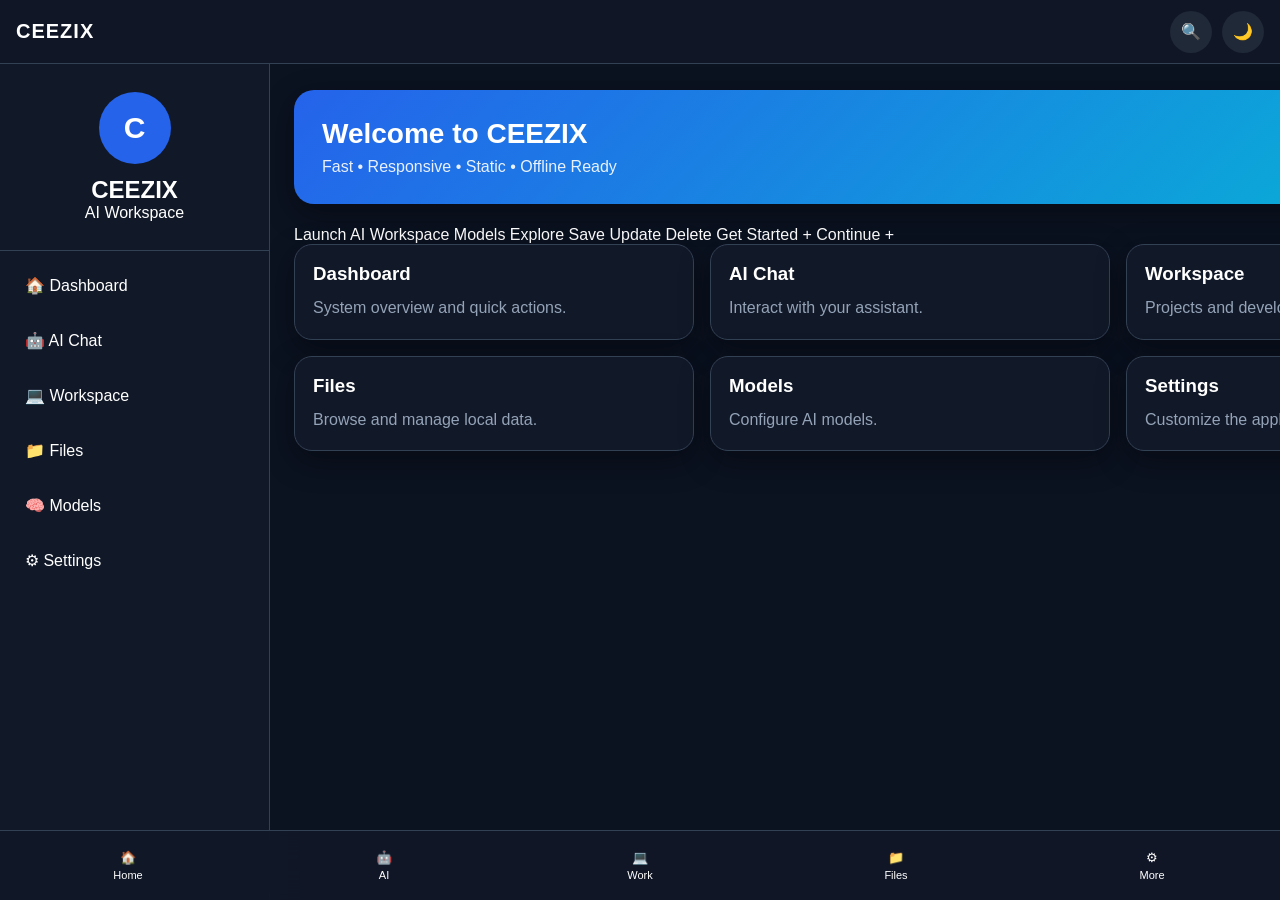
==== index.html @ de38f61d "Initial CEEZIX website" ====
<!DOCTYPE html>
<html lang="en">
<head>
  <meta charset="UTF-8">
  <meta
    name="viewport"
    content="width=device-width, initial-scale=1.0, viewport-fit=cover">

  <title>CEEZIX</title>

  <meta name="theme-color" content="#0f172a">

  <link rel="manifest" href="manifest.json">

  <link rel="icon" href="assets/icons/favicon.png">

  <link rel="stylesheet" href="css/style.css">
  <link rel="stylesheet" href="css/layout.css">
  <link rel="stylesheet" href="css/components.css">
  <link rel="stylesheet" href="css/mobile.css">
  <link rel="stylesheet" href="css/themes.css">
  <link rel="stylesheet" href="css/animations.css">
</head>

<body>

<div id="app">

<header class="topbar">

<button id="menuBtn" class="icon-btn">
☰
</button>

<h1 class="logo">
CEEZIX
</h1>

<div class="top-actions">

<button id="searchBtn" class="icon-btn">
🔍
</button>

<button id="themeBtn" class="icon-btn">
🌙
</button>

</div>

</header>

<aside id="sidebar" class="sidebar">

<div class="profile">

<div class="avatar">
C
</div>

<h2>CEEZIX</h2>

<p>AI Workspace</p>

</div>

<nav>

<a data-page="dashboard">
🏠 Dashboard
</a>

<a data-page="chat">
🤖 AI Chat
</a>

<a data-page="workspace">
💻 Workspace
</a>

<a data-page="files">
📁 Files
</a>

<a data-page="models">
🧠 Models
</a>

<a data-page="settings">
⚙ Settings
</a>

</nav>

</aside>

<main id="content">

<section class="hero">

<h2>
Welcome to CEEZIX
</h2>

<p>
Fast • Responsive • Static • Offline Ready
</p>

</section>

<button class="btn btn-primary">Launch AI</button>

<button class="btn btn-secondary">Workspace</button>

<button class="btn btn-outline">Models</button>

<button class="btn btn-glass">Explore</button>

<button class="btn btn-success">Save</button>

<button class="btn btn-warning">Update</button>

<button class="btn btn-danger">Delete</button>

<button class="btn btn-pill btn-primary">Get Started</button>

<button class="btn btn-circle btn-primary">+</button>

<button class="btn btn-block btn-primary">
    Continue
</button>

<button class="fab">+</button>

<section class="cards">

<div class="card" id="dashboardCard">
<h3>Dashboard</h3>
<p>System overview and quick actions.</p>
</div>

<div class="card" id="chatCard">
<h3>AI Chat</h3>
<p>Interact with your assistant.</p>
</div>

<div class="card" id="workspaceCard">
<h3>Workspace</h3>
<p>Projects and development tools.</p>
</div>

<div class="card" id="filesCard">
<h3>Files</h3>
<p>Browse and manage local data.</p>
</div>

<div class="card" id="modelsCard">
<h3>Models</h3>
<p>Configure AI models.</p>
</div>

<div class="card" id="settingsCard">
<h3>Settings</h3>
<p>Customize the application.</p>
</div>

</section>

</main>

<nav class="bottom-nav">

<button data-page="dashboard">
🏠
<span>Home</span>
</button>

<button data-page="chat">
🤖
<span>AI</span>
</button>

<button data-page="workspace">
💻
<span>Work</span>
</button>

<button data-page="files">
📁
<span>Files</span>
</button>

<button data-page="settings">
⚙
<span>More</span>
</button>

</nav>

</div>

<script src="js/storage.js"></script>
<script src="js/theme.js"></script>
<script src="js/router.js"></script>
<script src="js/ui.js"></script>
<script src="js/app.js"></script>

</body>
</html>
---- css/style.css ----
:root{

--primary:#2563eb;
--primary-dark:#1d4ed8;

--secondary:#06b6d4;

--background:#0b1220;
--surface:#111827;
--surface-light:#1f2937;

--text:#ffffff;
--text-secondary:#94a3b8;

--border:#334155;

--success:#22c55e;
--warning:#f59e0b;
--danger:#ef4444;

--radius:16px;
--shadow:0 10px 30px rgba(0,0,0,.35);

--transition:.25s ease;

--topbar-height:64px;
--bottomnav-height:70px;
--sidebar-width:270px;

--font:Inter,Roboto,Arial,sans-serif;

}

*{

margin:0;
padding:0;
box-sizing:border-box;

-webkit-tap-highlight-color:transparent;

}

html{

scroll-behavior:smooth;

}

body{

font-family:var(--font);

background:var(--background);

color:var(--text);

min-height:100vh;

overflow-x:hidden;

}

a{

color:inherit;

text-decoration:none;

cursor:pointer;

}

button{

border:none;

outline:none;

background:none;

cursor:pointer;

font:inherit;

color:inherit;

}

img{

max-width:100%;

display:block;

}

ul{

list-style:none;

}

#app{

min-height:100vh;

display:flex;

flex-direction:column;

}

.topbar{

position:fixed;

top:0;
left:0;
right:0;

height:var(--topbar-height);

display:flex;

align-items:center;

justify-content:space-between;

padding:0 16px;

background:rgba(17,24,39,.95);

backdrop-filter:blur(18px);

border-bottom:1px solid var(--border);

z-index:1000;

}

.logo{

font-size:20px;

font-weight:700;

letter-spacing:1px;

}

.top-actions{

display:flex;

gap:10px;

}

.icon-btn{

width:42px;

height:42px;

border-radius:50%;

display:flex;

align-items:center;

justify-content:center;

background:var(--surface-light);

transition:var(--transition);

}

.icon-btn:hover{

background:var(--primary);

}

.sidebar{

position:fixed;

top:var(--topbar-height);

left:-100%;

width:var(--sidebar-width);

height:calc(100vh - var(--topbar-height));

background:var(--surface);

transition:.3s;

overflow-y:auto;

border-right:1px solid var(--border);

z-index:999;

}

.sidebar.active{

left:0;

}

.profile{

padding:28px 20px;

text-align:center;

border-bottom:1px solid var(--border);

}

.avatar{

width:72px;

height:72px;

margin:auto;

border-radius:50%;

background:var(--primary);

display:flex;

align-items:center;

justify-content:center;

font-size:30px;

font-weight:bold;

margin-bottom:12px;

}

.sidebar nav{

display:flex;

flex-direction:column;

padding:10px;

}

.sidebar nav a{

padding:15px;

border-radius:12px;

margin-bottom:6px;

transition:var(--transition);

}

.sidebar nav a:hover{

background:var(--primary);

}

#content{

padding:

calc(var(--topbar-height) + 18px)

16px

calc(var(--bottomnav-height) + 20px);

}

.hero{

padding:28px;

background:linear-gradient(135deg,#2563eb,#06b6d4);

border-radius:20px;

box-shadow:var(--shadow);

margin-bottom:22px;

}

.hero h2{

font-size:28px;

margin-bottom:8px;

}

.hero p{

opacity:.9;

}

.cards{

display:grid;

grid-template-columns:1fr;

gap:16px;

}

.card{

background:var(--surface);

padding:18px;

border-radius:18px;

box-shadow:var(--shadow);

transition:var(--transition);

border:1px solid var(--border);

}

.card:hover{

transform:translateY(-4px);

border-color:var(--primary);

}

.card h3{

margin-bottom:10px;

}

.card p{

color:var(--text-secondary);

line-height:1.6;

}

.bottom-nav{

position:fixed;

bottom:0;

left:0;

right:0;

height:var(--bottomnav-height);

display:flex;

justify-content:space-around;

align-items:center;

background:rgba(17,24,39,.95);

backdrop-filter:blur(18px);

border-top:1px solid var(--border);

z-index:1000;

}

.bottom-nav button{

display:flex;

flex-direction:column;

align-items:center;

justify-content:center;

gap:4px;

font-size:13px;

width:100%;

height:100%;

transition:var(--transition);

}

.bottom-nav button:hover{

background:var(--surface-light);

}

.bottom-nav span{

font-size:11px;

}

.hidden{

display:none!important;

}
---- css/layout.css ----
/* =====================================================
   CEEZIX Layout System
   Mobile First
===================================================== */

.container{
    width:min(100%,1400px);
    margin:0 auto;
    padding:16px;
}

main{
    width:100%;
}

/* Dashboard Grid */

.cards{

    display:grid;

    grid-template-columns:1fr;

    gap:16px;

}

/* Two Column Layout */

.two-column{

    display:grid;

    grid-template-columns:1fr;

    gap:16px;

}

/* Three Column Layout */

.three-column{

    display:grid;

    grid-template-columns:1fr;

    gap:16px;

}

/* Workspace */

.workspace{

    display:grid;

    grid-template-columns:1fr;

    gap:16px;

}

/* Sidebar Layout */

.layout{

    display:flex;

    min-height:100vh;

}

.layout main{

    flex:1;

}

/* Content */

.section{

    margin-bottom:24px;

}

.section-header{

    display:flex;

    align-items:center;

    justify-content:space-between;

    margin-bottom:16px;

}

.section-title{

    font-size:22px;

    font-weight:700;

}

/* Grid Utilities */

.grid{

    display:grid;

    gap:16px;

}

.grid-2{

    grid-template-columns:repeat(2,1fr);

}

.grid-3{

    grid-template-columns:repeat(3,1fr);

}

.grid-4{

    grid-template-columns:repeat(4,1fr);

}

/* Flex Utilities */

.flex{

    display:flex;

}

.flex-column{

    flex-direction:column;

}

.flex-center{

    display:flex;

    justify-content:center;

    align-items:center;

}

.flex-between{

    display:flex;

    justify-content:space-between;

    align-items:center;

}

.gap-8{

    gap:8px;

}

.gap-12{

    gap:12px;

}

.gap-16{

    gap:16px;

}

.gap-24{

    gap:24px;

}

/* Width Helpers */

.w-100{

    width:100%;

}

.h-100{

    height:100%;

}

/* Tablet */

@media (min-width:768px){

.cards{

grid-template-columns:repeat(2,1fr);

}

.two-column{

grid-template-columns:1fr 1fr;

}

.three-column{

grid-template-columns:repeat(3,1fr);

}

.workspace{

grid-template-columns:300px 1fr;

}

}

/* Desktop */

@media (min-width:1024px){

#content{

margin-left:270px;

padding:90px 24px 24px;

}

.sidebar{

left:0;

}

#menuBtn{

display:none;

}

.cards{

grid-template-columns:repeat(3,1fr);

}

.grid-4{

grid-template-columns:repeat(4,1fr);

}

}

/* Large Desktop */

@media (min-width:1440px){

.cards{

grid-template-columns:repeat(4,1fr);

}

.container{

padding:24px;

}

}

/* Landscape Phones */

@media (orientation:landscape) and (max-height:500px){

.topbar{

height:56px;

}

.bottom-nav{

height:60px;

}

.hero{

padding:20px;

}

}
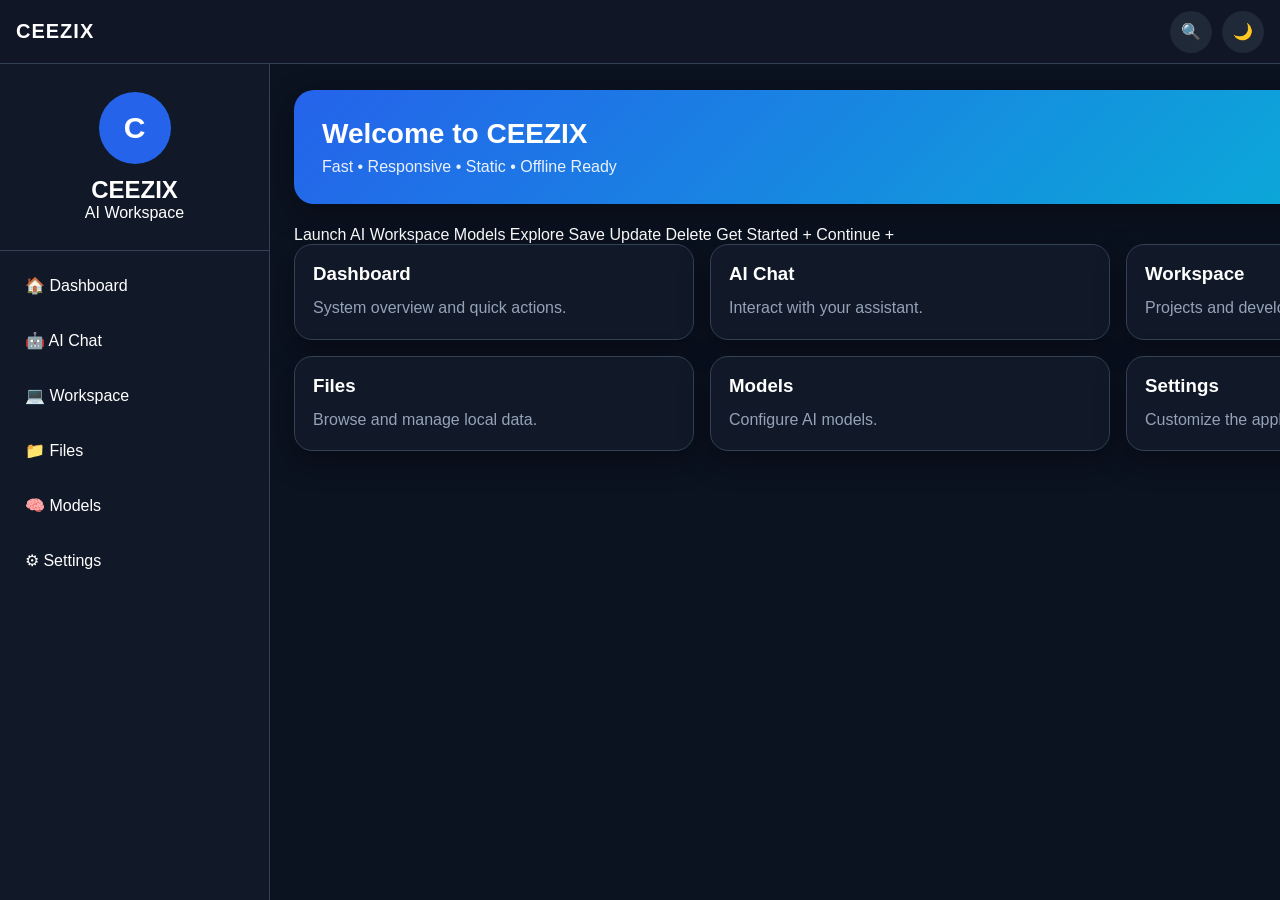
==== commit 84ccd9dd: "Module 2 - PWA" ====
--- a/index.html
+++ b/index.html
@@ -199,6 +199,8 @@
 
 </div>
 
+<div id="toast" class="toast"></div>
+
 <script src="js/storage.js"></script>
 <script src="js/theme.js"></script>
 <script src="js/router.js"></script>
--- a/css/mobile.css
+++ b/css/mobile.css
@@ -0,0 +1,37 @@
+@media(max-width:768px){
+
+.sidebar{
+
+width:260px;
+
+}
+
+.hero h2{
+
+font-size:24px;
+
+}
+
+.card{
+
+padding:16px;
+
+}
+
+.bottom-nav{
+
+display:flex;
+
+}
+
+}
+
+@media(min-width:769px){
+
+.bottom-nav{
+
+display:none;
+
+}
+
+}
--- a/css/themes.css
+++ b/css/themes.css
@@ -0,0 +1,27 @@
+body[data-theme="dark"]{
+
+--background:#0b1220;
+
+--surface:#111827;
+
+--surface-light:#1f2937;
+
+--text:#ffffff;
+
+--text-secondary:#94a3b8;
+
+}
+
+body[data-theme="light"]{
+
+--background:#f6f7fb;
+
+--surface:#ffffff;
+
+--surface-light:#eef2f7;
+
+--text:#111827;
+
+--text-secondary:#64748b;
+
+}
--- a/css/animations.css
+++ b/css/animations.css
@@ -0,0 +1,87 @@
+.fade{
+
+animation:fade .3s ease;
+
+}
+
+@keyframes fade{
+
+from{
+
+opacity:0;
+
+transform:translateY(12px);
+
+}
+
+to{
+
+opacity:1;
+
+transform:none;
+
+}
+
+}
+
+.slide{
+
+animation:slide .3s ease;
+
+}
+
+@keyframes slide{
+
+from{
+
+transform:translateX(-20px);
+
+opacity:0;
+
+}
+
+to{
+
+transform:none;
+
+opacity:1;
+
+}
+
+}
+
+.toast{
+
+position:fixed;
+
+left:50%;
+
+bottom:90px;
+
+transform:translateX(-50%);
+
+background:#111827;
+
+color:#fff;
+
+padding:12px 20px;
+
+border-radius:999px;
+
+opacity:0;
+
+pointer-events:none;
+
+transition:.3s;
+
+z-index:9999;
+
+}
+
+.toast.show{
+
+opacity:1;
+
+bottom:100px;
+
+}
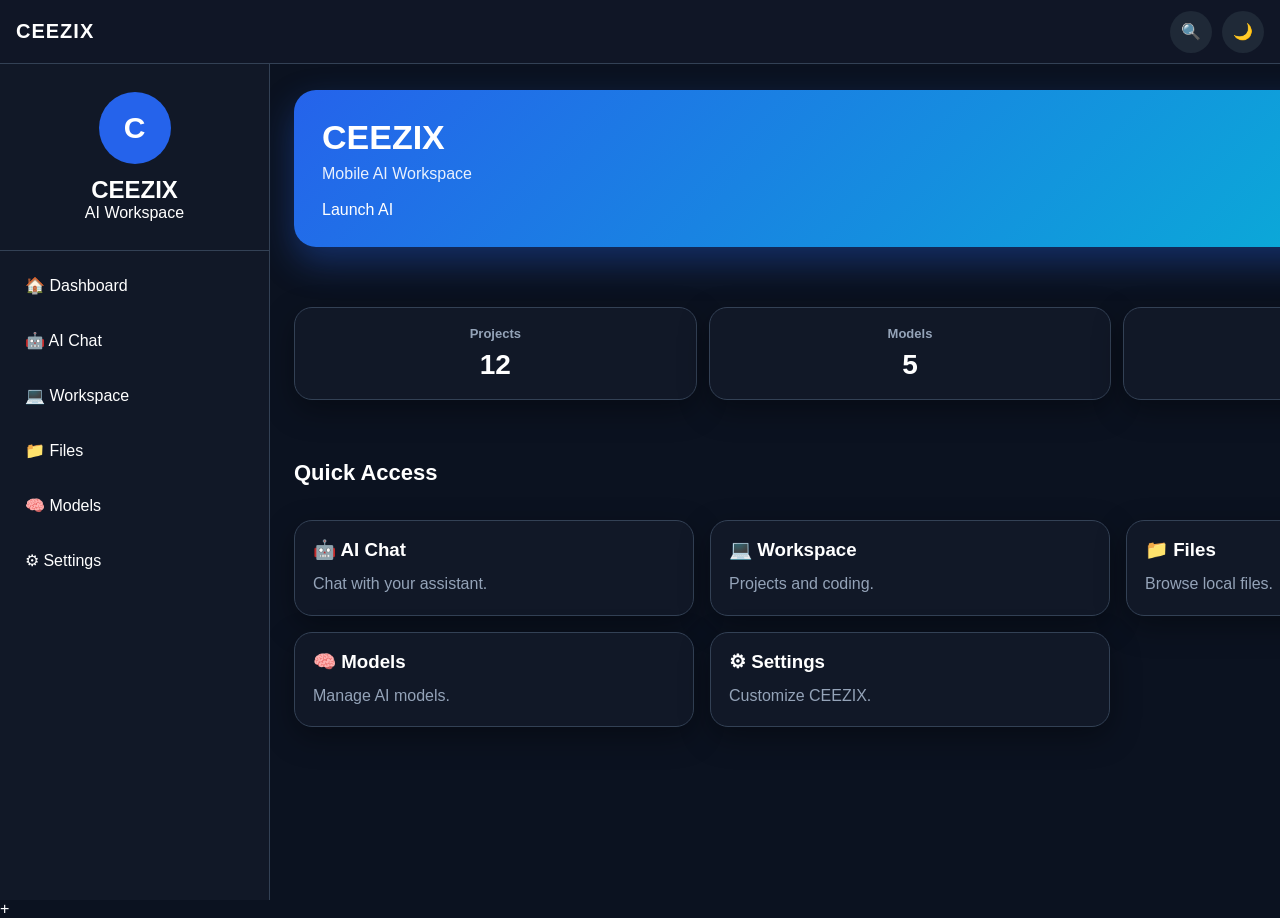
==== commit 1ae8334c: "Module 4 - Professional dashboard" ====
--- a/index.html
+++ b/index.html
@@ -199,6 +199,13 @@
 
 </div>
 
+<button class="fab"
+id="fab">
+
++
+
+</button>
+
 <div id="toast" class="toast"></div>
 
 <script src="js/storage.js"></script>
--- a/css/style.css
+++ b/css/style.css
@@ -432,3 +432,49 @@
 display:none!important;
 
 }
+
+.hero{
+
+background:
+
+linear-gradient(
+
+135deg,
+
+#2563eb,
+
+#06b6d4
+
+);
+
+padding:28px;
+
+border-radius:22px;
+
+color:white;
+
+margin-bottom:20px;
+
+box-shadow:
+
+0 15px 35px
+
+rgba(37,99,235,.35);
+
+}
+
+.hero h1{
+
+font-size:34px;
+
+margin-bottom:8px;
+
+}
+
+.hero p{
+
+opacity:.9;
+
+margin-bottom:18px;
+
+}
--- a/css/components.css
+++ b/css/components.css
@@ -0,0 +1,161 @@
+.page{
+
+display:flex;
+
+flex-direction:column;
+
+gap:20px;
+
+}
+
+.chat-window{
+
+height:60vh;
+
+overflow:auto;
+
+background:var(--surface);
+
+padding:16px;
+
+border-radius:18px;
+
+display:flex;
+
+flex-direction:column;
+
+gap:14px;
+
+}
+
+.message{
+
+max-width:80%;
+
+padding:12px 16px;
+
+border-radius:18px;
+
+line-height:1.5;
+
+}
+
+.message.ai{
+
+background:#1f2937;
+
+align-self:flex-start;
+
+}
+
+.message.user{
+
+background:#2563eb;
+
+align-self:flex-end;
+
+color:#fff;
+
+}
+
+.chat-input{
+
+display:flex;
+
+gap:10px;
+
+margin-top:16px;
+
+}
+
+.chat-input input{
+
+flex:1;
+
+padding:14px;
+
+border-radius:14px;
+
+border:1px solid var(--border);
+
+background:var(--surface);
+
+color:var(--text);
+
+font-size:15px;
+
+}
+
+.stats{
+
+display:grid;
+
+grid-template-columns:repeat(3,1fr);
+
+gap:12px;
+
+margin:20px 0;
+
+}
+
+.stat{
+
+text-align:center;
+
+padding:18px;
+
+}
+
+.stat h3{
+
+font-size:13px;
+
+color:var(--text-secondary);
+
+margin-bottom:8px;
+
+}
+
+.stat h2{
+
+font-size:28px;
+
+}
+
+.section-title{
+
+margin:20px 0 14px;
+
+font-size:22px;
+
+font-weight:700;
+
+}
+
+.cards .card{
+
+cursor:pointer;
+
+transition:.25s;
+
+}
+
+.cards .card:hover{
+
+transform:translateY(-6px);
+
+}
+
+.cards .card:active{
+
+transform:scale(.98);
+
+}
+
+.active{
+
+background:var(--primary);
+
+color:white;
+
+}
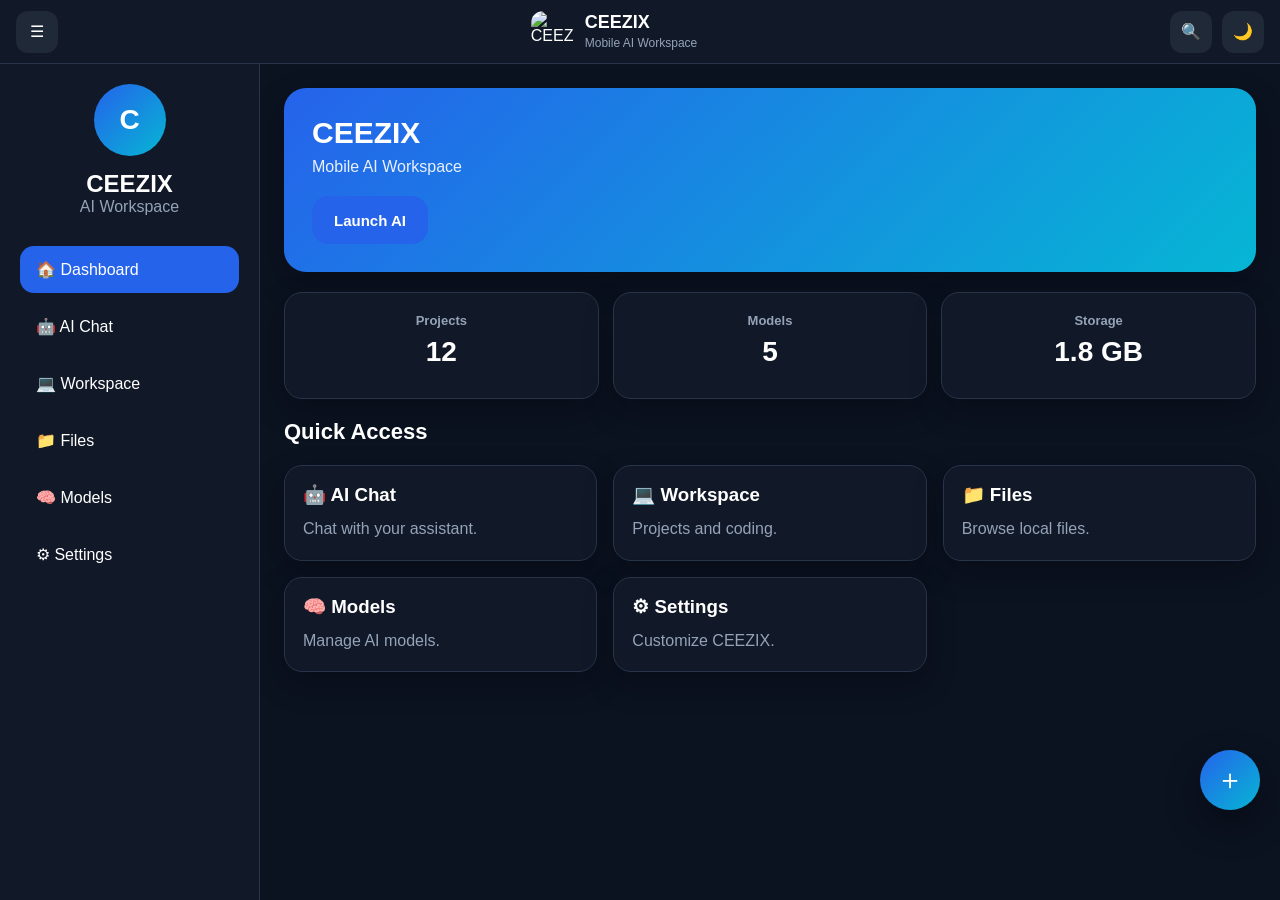
==== commit b0fec2a4: "Core JavaScript layer" ====
--- a/index.html
+++ b/index.html
@@ -1,94 +1,159 @@
 <!DOCTYPE html>
 <html lang="en">
+
 <head>
-  <meta charset="UTF-8">
-  <meta
-    name="viewport"
-    content="width=device-width, initial-scale=1.0, viewport-fit=cover">
-
-  <title>CEEZIX</title>
-
-  <meta name="theme-color" content="#0f172a">
-
-  <link rel="manifest" href="manifest.json">
-
-  <link rel="icon" href="assets/icons/favicon.png">
-
-  <link rel="stylesheet" href="css/style.css">
-  <link rel="stylesheet" href="css/layout.css">
-  <link rel="stylesheet" href="css/components.css">
-  <link rel="stylesheet" href="css/mobile.css">
-  <link rel="stylesheet" href="css/themes.css">
-  <link rel="stylesheet" href="css/animations.css">
+
+<meta charset="UTF-8">
+
+<meta
+name="viewport"
+content="width=device-width,initial-scale=1,viewport-fit=cover">
+
+<meta
+name="theme-color"
+content="#2563eb">
+
+<title>CEEZIX</title>
+
+<link rel="manifest" href="manifest.json">
+
+<link rel="icon" href="assets/icons/icon-192.png">
+
+<link rel="stylesheet" href="css/style.css">
+<link rel="stylesheet" href="css/layout.css">
+<link rel="stylesheet" href="css/components.css">
+<link rel="stylesheet" href="css/mobile.css">
+<link rel="stylesheet" href="css/themes.css">
+<link rel="stylesheet" href="css/animations.css">
+
 </head>
 
-<body>
+<body data-theme="dark">
 
 <div id="app">
 
 <header class="topbar">
 
-<button id="menuBtn" class="icon-btn">
+<button
+id="menuBtn"
+class="icon-btn">
+
 ☰
-</button>
-
-<h1 class="logo">
-CEEZIX
-</h1>
+
+</button>
+
+<div class="brand">
+
+<img
+src="assets/icons/icon-192.png"
+alt="CEEZIX"
+class="logo">
+
+<div>
+
+<h1>CEEZIX</h1>
+
+<small>
+Mobile AI Workspace
+</small>
+
+</div>
+
+</div>
 
 <div class="top-actions">
 
-<button id="searchBtn" class="icon-btn">
+<button
+id="searchBtn"
+class="icon-btn">
+
 🔍
-</button>
-
-<button id="themeBtn" class="icon-btn">
+
+</button>
+
+<button
+id="themeBtn"
+class="icon-btn">
+
 🌙
+
 </button>
 
 </div>
 
 </header>
 
-<aside id="sidebar" class="sidebar">
+<aside
+id="sidebar"
+class="sidebar">
 
 <div class="profile">
 
 <div class="avatar">
+
 C
+
 </div>
 
 <h2>CEEZIX</h2>
 
-<p>AI Workspace</p>
+<p>
+
+AI Workspace
+
+</p>
 
 </div>
 
 <nav>
 
-<a data-page="dashboard">
+<button
+class="nav-item active"
+data-page="dashboard">
+
 🏠 Dashboard
-</a>
-
-<a data-page="chat">
+
+</button>
+
+<button
+class="nav-item"
+data-page="chat">
+
 🤖 AI Chat
-</a>
-
-<a data-page="workspace">
+
+</button>
+
+<button
+class="nav-item"
+data-page="workspace">
+
 💻 Workspace
-</a>
-
-<a data-page="files">
+
+</button>
+
+<button
+class="nav-item"
+data-page="files">
+
 📁 Files
-</a>
-
-<a data-page="models">
+
+</button>
+
+<button
+class="nav-item"
+data-page="models">
+
 🧠 Models
-</a>
-
-<a data-page="settings">
+
+</button>
+
+<button
+class="nav-item"
+data-page="settings">
+
 ⚙ Settings
-</a>
+
+</button>
 
 </nav>
 
@@ -96,123 +161,90 @@
 
 <main id="content">
 
-<section class="hero">
-
-<h2>
-Welcome to CEEZIX
-</h2>
-
-<p>
-Fast • Responsive • Static • Offline Ready
-</p>
-
-</section>
-
-<button class="btn btn-primary">Launch AI</button>
-
-<button class="btn btn-secondary">Workspace</button>
-
-<button class="btn btn-outline">Models</button>
-
-<button class="btn btn-glass">Explore</button>
-
-<button class="btn btn-success">Save</button>
-
-<button class="btn btn-warning">Update</button>
-
-<button class="btn btn-danger">Delete</button>
-
-<button class="btn btn-pill btn-primary">Get Started</button>
-
-<button class="btn btn-circle btn-primary">+</button>
-
-<button class="btn btn-block btn-primary">
-    Continue
-</button>
-
-<button class="fab">+</button>
-
-<section class="cards">
-
-<div class="card" id="dashboardCard">
-<h3>Dashboard</h3>
-<p>System overview and quick actions.</p>
-</div>
-
-<div class="card" id="chatCard">
-<h3>AI Chat</h3>
-<p>Interact with your assistant.</p>
-</div>
-
-<div class="card" id="workspaceCard">
-<h3>Workspace</h3>
-<p>Projects and development tools.</p>
-</div>
-
-<div class="card" id="filesCard">
-<h3>Files</h3>
-<p>Browse and manage local data.</p>
-</div>
-
-<div class="card" id="modelsCard">
-<h3>Models</h3>
-<p>Configure AI models.</p>
-</div>
-
-<div class="card" id="settingsCard">
-<h3>Settings</h3>
-<p>Customize the application.</p>
-</div>
-
-</section>
+<div class="loading">
+
+Loading...
+
+</div>
 
 </main>
 
 <nav class="bottom-nav">
 
-<button data-page="dashboard">
+<button
+class="active"
+data-page="dashboard">
+
 🏠
+
 <span>Home</span>
-</button>
-
-<button data-page="chat">
+
+</button>
+
+<button
+data-page="chat">
+
 🤖
+
 <span>AI</span>
-</button>
-
-<button data-page="workspace">
+
+</button>
+
+<button
+data-page="workspace">
+
 💻
+
 <span>Work</span>
-</button>
-
-<button data-page="files">
+
+</button>
+
+<button
+data-page="files">
+
 📁
+
 <span>Files</span>
-</button>
-
-<button data-page="settings">
+
+</button>
+
+<button
+data-page="settings">
+
 ⚙
+
 <span>More</span>
+
 </button>
 
 </nav>
 
-</div>
-
-<button class="fab"
-id="fab">
-
-+
-
-</button>
-
-<div id="toast" class="toast"></div>
-
+<button
+id="fab"
+class="fab">
+
+＋
+
+</button>
+
+<div
+id="toast"
+class="toast">
+
+</div>
+
+</div>
+
+<script src="js/utils.js"></script>
 <script src="js/storage.js"></script>
 <script src="js/theme.js"></script>
+<script src="js/api.js"></script>
 <script src="js/router.js"></script>
 <script src="js/ui.js"></script>
+<script src="js/search.js"></script>
+<script src="js/command.js"></script>
 <script src="js/app.js"></script>
 
 </body>
+
 </html>
--- a/css/style.css
+++ b/css/style.css
@@ -1,9 +1,12 @@
+/* ==========================================
+   CEEZIX
+   Core Styles v1
+========================================== */
+
 :root{
 
 --primary:#2563eb;
---primary-dark:#1d4ed8;
-
---secondary:#06b6d4;
+--primary-light:#3b82f6;
 
 --background:#0b1220;
 --surface:#111827;
@@ -12,22 +15,16 @@
 --text:#ffffff;
 --text-secondary:#94a3b8;
 
---border:#334155;
-
---success:#22c55e;
+--border:#263244;
+
+--success:#16a34a;
 --warning:#f59e0b;
---danger:#ef4444;
-
---radius:16px;
---shadow:0 10px 30px rgba(0,0,0,.35);
-
---transition:.25s ease;
-
---topbar-height:64px;
---bottomnav-height:70px;
---sidebar-width:270px;
-
---font:Inter,Roboto,Arial,sans-serif;
+--danger:#dc2626;
+
+--radius:18px;
+
+--shadow:
+0 12px 30px rgba(0,0,0,.25);
 
 }
 
@@ -37,8 +34,6 @@
 padding:0;
 box-sizing:border-box;
 
--webkit-tap-highlight-color:transparent;
-
 }
 
 html{
@@ -49,12 +44,16 @@
 
 body{
 
-font-family:var(--font);
-
 background:var(--background);
 
 color:var(--text);
 
+font-family:
+Inter,
+Roboto,
+Arial,
+sans-serif;
+
 min-height:100vh;
 
 overflow-x:hidden;
@@ -67,37 +66,51 @@
 
 text-decoration:none;
 
-cursor:pointer;
-
 }
 
 button{
 
-border:none;
+font:inherit;
+
+}
+
+img{
+
+display:block;
+
+max-width:100%;
+
+}
+
+input,
+textarea,
+select{
+
+font:inherit;
 
 outline:none;
 
-background:none;
-
-cursor:pointer;
-
-font:inherit;
-
-color:inherit;
-
-}
-
-img{
-
-max-width:100%;
-
-display:block;
-
-}
-
-ul{
-
-list-style:none;
+}
+
+::-webkit-scrollbar{
+
+width:8px;
+
+height:8px;
+
+}
+
+::-webkit-scrollbar-thumb{
+
+background:#39475f;
+
+border-radius:999px;
+
+}
+
+::-webkit-scrollbar-track{
+
+background:transparent;
 
 }
 
@@ -111,370 +124,149 @@
 
 }
 
-.topbar{
-
-position:fixed;
-
-top:0;
-left:0;
-right:0;
-
-height:var(--topbar-height);
+.loading{
 
 display:flex;
 
+justify-content:center;
+
 align-items:center;
 
-justify-content:space-between;
-
-padding:0 16px;
-
-background:rgba(17,24,39,.95);
-
-backdrop-filter:blur(18px);
-
-border-bottom:1px solid var(--border);
-
-z-index:1000;
-
-}
-
-.logo{
-
-font-size:20px;
+height:100vh;
+
+font-size:18px;
+
+color:var(--text-secondary);
+
+}
+
+.hero{
+
+background:
+
+linear-gradient(
+135deg,
+#2563eb,
+#06b6d4
+);
+
+padding:28px;
+
+border-radius:22px;
+
+color:white;
+
+margin-bottom:20px;
+
+box-shadow:var(--shadow);
+
+}
+
+.hero h1{
+
+font-size:34px;
+
+margin-bottom:8px;
+
+}
+
+.hero p{
+
+opacity:.9;
+
+margin-bottom:20px;
+
+}
+
+.section-title{
+
+margin:20px 0;
+
+font-size:22px;
 
 font-weight:700;
 
-letter-spacing:1px;
-
-}
-
-.top-actions{
+}
+
+.cards{
+
+display:grid;
+
+gap:16px;
+
+}
+
+.card{
+
+background:var(--surface);
+
+border:1px solid var(--border);
+
+border-radius:18px;
+
+padding:18px;
+
+box-shadow:var(--shadow);
+
+transition:.25s;
+
+}
+
+.card:hover{
+
+transform:translateY(-4px);
+
+border-color:var(--primary);
+
+}
+
+.card h2,
+.card h3{
+
+margin-bottom:10px;
+
+}
+
+.card p{
+
+color:var(--text-secondary);
+
+line-height:1.6;
+
+}
+
+.hidden{
+
+display:none!important;
+
+}
+
+.center{
 
 display:flex;
 
-gap:10px;
-
-}
-
-.icon-btn{
-
-width:42px;
-
-height:42px;
-
-border-radius:50%;
-
-display:flex;
+justify-content:center;
 
 align-items:center;
 
-justify-content:center;
-
-background:var(--surface-light);
-
-transition:var(--transition);
-
-}
-
-.icon-btn:hover{
-
-background:var(--primary);
-
-}
-
-.sidebar{
-
-position:fixed;
-
-top:var(--topbar-height);
-
-left:-100%;
-
-width:var(--sidebar-width);
-
-height:calc(100vh - var(--topbar-height));
-
-background:var(--surface);
-
-transition:.3s;
-
-overflow-y:auto;
-
-border-right:1px solid var(--border);
-
-z-index:999;
-
-}
-
-.sidebar.active{
-
-left:0;
-
-}
-
-.profile{
-
-padding:28px 20px;
+}
+
+.text-center{
 
 text-align:center;
 
-border-bottom:1px solid var(--border);
-
-}
-
-.avatar{
-
-width:72px;
-
-height:72px;
-
-margin:auto;
-
-border-radius:50%;
-
-background:var(--primary);
-
-display:flex;
-
-align-items:center;
-
-justify-content:center;
-
-font-size:30px;
-
-font-weight:bold;
-
-margin-bottom:12px;
-
-}
-
-.sidebar nav{
-
-display:flex;
-
-flex-direction:column;
-
-padding:10px;
-
-}
-
-.sidebar nav a{
-
-padding:15px;
-
-border-radius:12px;
-
-margin-bottom:6px;
-
-transition:var(--transition);
-
-}
-
-.sidebar nav a:hover{
-
-background:var(--primary);
-
-}
-
-#content{
-
-padding:
-
-calc(var(--topbar-height) + 18px)
-
-16px
-
-calc(var(--bottomnav-height) + 20px);
-
-}
-
-.hero{
-
-padding:28px;
-
-background:linear-gradient(135deg,#2563eb,#06b6d4);
-
-border-radius:20px;
-
-box-shadow:var(--shadow);
-
-margin-bottom:22px;
-
-}
-
-.hero h2{
-
-font-size:28px;
-
-margin-bottom:8px;
-
-}
-
-.hero p{
-
-opacity:.9;
-
-}
-
-.cards{
-
-display:grid;
-
-grid-template-columns:1fr;
-
-gap:16px;
-
-}
-
-.card{
-
-background:var(--surface);
-
-padding:18px;
-
-border-radius:18px;
-
-box-shadow:var(--shadow);
-
-transition:var(--transition);
-
-border:1px solid var(--border);
-
-}
-
-.card:hover{
-
-transform:translateY(-4px);
-
-border-color:var(--primary);
-
-}
-
-.card h3{
-
-margin-bottom:10px;
-
-}
-
-.card p{
-
-color:var(--text-secondary);
-
-line-height:1.6;
-
-}
-
-.bottom-nav{
-
-position:fixed;
-
-bottom:0;
-
-left:0;
-
-right:0;
-
-height:var(--bottomnav-height);
-
-display:flex;
-
-justify-content:space-around;
-
-align-items:center;
-
-background:rgba(17,24,39,.95);
-
-backdrop-filter:blur(18px);
-
-border-top:1px solid var(--border);
-
-z-index:1000;
-
-}
-
-.bottom-nav button{
-
-display:flex;
-
-flex-direction:column;
-
-align-items:center;
-
-justify-content:center;
-
-gap:4px;
-
-font-size:13px;
+}
+
+.mt-1{margin-top:8px;}
+.mt-2{margin-top:16px;}
+.mt-3{margin-top:24px;}
+
+.mb-1{margin-bottom:8px;}
+.mb-2{margin-bottom:16px;}
+.mb-3{margin-bottom:24px;}
+
+.w-100{
 
 width:100%;
 
-height:100%;
-
-transition:var(--transition);
-
-}
-
-.bottom-nav button:hover{
-
-background:var(--surface-light);
-
-}
-
-.bottom-nav span{
-
-font-size:11px;
-
-}
-
-.hidden{
-
-display:none!important;
-
-}
-
-.hero{
-
-background:
-
-linear-gradient(
-
-135deg,
-
-#2563eb,
-
-#06b6d4
-
-);
-
-padding:28px;
-
-border-radius:22px;
-
-color:white;
-
-margin-bottom:20px;
-
-box-shadow:
-
-0 15px 35px
-
-rgba(37,99,235,.35);
-
-}
-
-.hero h1{
-
-font-size:34px;
-
-margin-bottom:8px;
-
-}
-
-.hero p{
-
-opacity:.9;
-
-margin-bottom:18px;
-
-}+}
--- a/css/layout.css
+++ b/css/layout.css
@@ -1,316 +1,373 @@
-/* =====================================================
+/* ==========================================
    CEEZIX Layout System
-   Mobile First
-===================================================== */
-
-.container{
-    width:min(100%,1400px);
-    margin:0 auto;
-    padding:16px;
+========================================== */
+
+.topbar{
+
+position:fixed;
+
+top:0;
+left:0;
+right:0;
+
+height:64px;
+
+display:flex;
+align-items:center;
+justify-content:space-between;
+
+padding:0 16px;
+
+background:rgba(17,24,39,.92);
+
+backdrop-filter:blur(16px);
+
+border-bottom:1px solid var(--border);
+
+z-index:1000;
+
+}
+
+.brand{
+
+display:flex;
+
+align-items:center;
+
+gap:12px;
+
+}
+
+.logo{
+
+width:42px;
+
+height:42px;
+
+border-radius:12px;
+
+}
+
+.brand h1{
+
+font-size:18px;
+
+font-weight:700;
+
+}
+
+.brand small{
+
+color:var(--text-secondary);
+
+font-size:12px;
+
+}
+
+.top-actions{
+
+display:flex;
+
+gap:10px;
+
+}
+
+.sidebar{
+
+position:fixed;
+
+top:64px;
+
+left:0;
+
+bottom:0;
+
+width:260px;
+
+background:var(--surface);
+
+border-right:1px solid var(--border);
+
+overflow-y:auto;
+
+padding:20px;
+
+transition:.25s;
+
+z-index:900;
+
+}
+
+.profile{
+
+display:flex;
+
+flex-direction:column;
+
+align-items:center;
+
+margin-bottom:30px;
+
+}
+
+.avatar{
+
+width:72px;
+
+height:72px;
+
+border-radius:50%;
+
+background:linear-gradient(
+135deg,
+#2563eb,
+#06b6d4
+);
+
+display:flex;
+
+align-items:center;
+
+justify-content:center;
+
+font-size:28px;
+
+font-weight:bold;
+
+color:#fff;
+
+margin-bottom:14px;
+
+}
+
+.profile p{
+
+color:var(--text-secondary);
+
+}
+
+.nav-item{
+
+display:flex;
+
+align-items:center;
+
+gap:12px;
+
+width:100%;
+
+padding:14px 16px;
+
+margin-bottom:10px;
+
+border:none;
+
+background:transparent;
+
+color:var(--text);
+
+border-radius:14px;
+
+cursor:pointer;
+
+transition:.25s;
+
+text-align:left;
+
+}
+
+.nav-item:hover{
+
+background:var(--surface-light);
+
+}
+
+.nav-item.active{
+
+background:var(--primary);
+
+color:#fff;
+
 }
 
 main{
-    width:100%;
-}
-
-/* Dashboard Grid */
-
-.cards{
-
-    display:grid;
-
-    grid-template-columns:1fr;
-
-    gap:16px;
-
-}
-
-/* Two Column Layout */
-
-.two-column{
-
-    display:grid;
-
-    grid-template-columns:1fr;
-
-    gap:16px;
-
-}
-
-/* Three Column Layout */
-
-.three-column{
-
-    display:grid;
-
-    grid-template-columns:1fr;
-
-    gap:16px;
-
-}
-
-/* Workspace */
-
-.workspace{
-
-    display:grid;
-
-    grid-template-columns:1fr;
-
-    gap:16px;
-
-}
-
-/* Sidebar Layout */
-
-.layout{
-
-    display:flex;
-
-    min-height:100vh;
-
-}
-
-.layout main{
-
-    flex:1;
-
-}
-
-/* Content */
-
-.section{
-
-    margin-bottom:24px;
-
-}
-
-.section-header{
-
-    display:flex;
-
-    align-items:center;
-
-    justify-content:space-between;
-
-    margin-bottom:16px;
-
-}
-
-.section-title{
-
-    font-size:22px;
-
-    font-weight:700;
-
-}
-
-/* Grid Utilities */
-
-.grid{
-
-    display:grid;
-
-    gap:16px;
-
-}
-
-.grid-2{
-
-    grid-template-columns:repeat(2,1fr);
-
-}
-
-.grid-3{
-
-    grid-template-columns:repeat(3,1fr);
-
-}
-
-.grid-4{
-
-    grid-template-columns:repeat(4,1fr);
-
-}
-
-/* Flex Utilities */
-
-.flex{
-
-    display:flex;
-
-}
-
-.flex-column{
-
-    flex-direction:column;
-
-}
-
-.flex-center{
-
-    display:flex;
-
-    justify-content:center;
-
-    align-items:center;
-
-}
-
-.flex-between{
-
-    display:flex;
-
-    justify-content:space-between;
-
-    align-items:center;
-
-}
-
-.gap-8{
-
-    gap:8px;
-
-}
-
-.gap-12{
-
-    gap:12px;
-
-}
-
-.gap-16{
-
-    gap:16px;
-
-}
-
-.gap-24{
-
-    gap:24px;
-
-}
-
-/* Width Helpers */
-
-.w-100{
-
-    width:100%;
-
-}
-
-.h-100{
-
-    height:100%;
-
-}
-
-/* Tablet */
-
-@media (min-width:768px){
-
-.cards{
-
-grid-template-columns:repeat(2,1fr);
-
-}
-
-.two-column{
-
-grid-template-columns:1fr 1fr;
-
-}
-
-.three-column{
-
-grid-template-columns:repeat(3,1fr);
-
-}
-
-.workspace{
-
-grid-template-columns:300px 1fr;
-
-}
-
-}
-
-/* Desktop */
-
-@media (min-width:1024px){
-
-#content{
-
-margin-left:270px;
-
-padding:90px 24px 24px;
-
-}
+
+margin-top:64px;
+
+margin-left:260px;
+
+padding:24px;
+
+min-height:calc(100vh - 64px);
+
+}
+
+.bottom-nav{
+
+display:none;
+
+position:fixed;
+
+left:0;
+
+right:0;
+
+bottom:0;
+
+height:68px;
+
+background:var(--surface);
+
+border-top:1px solid var(--border);
+
+justify-content:space-around;
+
+align-items:center;
+
+z-index:1000;
+
+}
+
+.bottom-nav button{
+
+flex:1;
+
+height:100%;
+
+border:none;
+
+background:none;
+
+color:var(--text-secondary);
+
+display:flex;
+
+flex-direction:column;
+
+align-items:center;
+
+justify-content:center;
+
+gap:4px;
+
+font-size:12px;
+
+cursor:pointer;
+
+transition:.25s;
+
+}
+
+.bottom-nav button.active{
+
+color:var(--primary);
+
+}
+
+.icon-btn{
+
+width:42px;
+
+height:42px;
+
+display:flex;
+
+align-items:center;
+
+justify-content:center;
+
+border:none;
+
+border-radius:12px;
+
+background:var(--surface-light);
+
+color:var(--text);
+
+cursor:pointer;
+
+transition:.25s;
+
+}
+
+.icon-btn:hover{
+
+background:var(--primary);
+
+color:#fff;
+
+}
+
+.fab{
+
+position:fixed;
+
+right:20px;
+
+bottom:90px;
+
+width:60px;
+
+height:60px;
+
+border:none;
+
+border-radius:50%;
+
+background:linear-gradient(
+135deg,
+#2563eb,
+#06b6d4
+);
+
+color:#fff;
+
+font-size:28px;
+
+cursor:pointer;
+
+box-shadow:0 15px 35px rgba(0,0,0,.35);
+
+z-index:1001;
+
+transition:.25s;
+
+}
+
+.fab:hover{
+
+transform:translateY(-4px);
+
+}
+
+@media(max-width:768px){
 
 .sidebar{
 
+left:-280px;
+
+}
+
+.sidebar.active{
+
 left:0;
 
 }
 
-#menuBtn{
-
-display:none;
-
-}
-
-.cards{
-
-grid-template-columns:repeat(3,1fr);
-
-}
-
-.grid-4{
-
-grid-template-columns:repeat(4,1fr);
-
-}
-
-}
-
-/* Large Desktop */
-
-@media (min-width:1440px){
-
-.cards{
-
-grid-template-columns:repeat(4,1fr);
-
-}
-
-.container{
-
-padding:24px;
-
-}
-
-}
-
-/* Landscape Phones */
-
-@media (orientation:landscape) and (max-height:500px){
-
-.topbar{
-
-height:56px;
+main{
+
+margin-left:0;
+
+padding:18px;
+
+padding-bottom:90px;
 
 }
 
 .bottom-nav{
 
-height:60px;
-
-}
-
-.hero{
-
-padding:20px;
-
-}
-
-}
+display:flex;
+
+}
+
+}
--- a/css/components.css
+++ b/css/components.css
@@ -1,161 +1,502 @@
-.page{
+/* ==========================================
+   CEEZIX Components
+========================================== */
+
+/* Buttons */
+
+.btn{
+
+display:inline-flex;
+
+align-items:center;
+
+justify-content:center;
+
+gap:10px;
+
+padding:14px 22px;
+
+min-height:48px;
+
+border:none;
+
+border-radius:16px;
+
+background:var(--primary);
+
+color:#fff;
+
+font-size:15px;
+
+font-weight:600;
+
+cursor:pointer;
+
+transition:.25s;
+
+}
+
+.btn:hover{
+
+transform:translateY(-2px);
+
+box-shadow:0 10px 24px rgba(37,99,235,.35);
+
+}
+
+.btn:active{
+
+transform:scale(.98);
+
+}
+
+.btn-outline{
+
+background:transparent;
+
+border:2px solid var(--primary);
+
+color:var(--primary);
+
+}
+
+.btn-outline:hover{
+
+background:var(--primary);
+
+color:#fff;
+
+}
+
+.btn-secondary{
+
+background:var(--surface-light);
+
+color:var(--text);
+
+}
+
+.btn-block{
 
 display:flex;
 
+width:100%;
+
+}
+
+/* Inputs */
+
+.input,
+
+textarea,
+
+select{
+
+width:100%;
+
+padding:14px 16px;
+
+background:var(--surface);
+
+border:1px solid var(--border);
+
+border-radius:14px;
+
+color:var(--text);
+
+font-size:15px;
+
+transition:.25s;
+
+}
+
+.input:focus,
+
+textarea:focus,
+
+select:focus{
+
+border-color:var(--primary);
+
+box-shadow:0 0 0 3px rgba(37,99,235,.18);
+
+}
+
+/* Search */
+
+.search{
+
+display:flex;
+
+align-items:center;
+
+gap:12px;
+
+padding:12px 16px;
+
+background:var(--surface);
+
+border:1px solid var(--border);
+
+border-radius:16px;
+
+margin-bottom:18px;
+
+}
+
+.search input{
+
+flex:1;
+
+border:none;
+
+background:transparent;
+
+color:var(--text);
+
+outline:none;
+
+}
+
+/* Stats */
+
+.stats{
+
+display:grid;
+
+grid-template-columns:repeat(3,1fr);
+
+gap:14px;
+
+margin:20px 0;
+
+}
+
+.stat{
+
+padding:20px;
+
+text-align:center;
+
+}
+
+.stat h3{
+
+font-size:13px;
+
+color:var(--text-secondary);
+
+margin-bottom:8px;
+
+}
+
+.stat h2{
+
+font-size:28px;
+
+}
+
+/* Chat */
+
+.chat-window{
+
+height:60vh;
+
+overflow-y:auto;
+
+display:flex;
+
 flex-direction:column;
 
-gap:20px;
+gap:14px;
+
+padding:16px;
+
+background:var(--surface);
+
+border-radius:18px;
+
+}
+
+.message{
+
+padding:14px 18px;
+
+max-width:80%;
+
+line-height:1.6;
+
+border-radius:18px;
+
+word-break:break-word;
+
+}
+
+.message.ai{
+
+align-self:flex-start;
+
+background:#1f2937;
+
+}
+
+.message.user{
+
+align-self:flex-end;
+
+background:var(--primary);
+
+color:#fff;
+
+}
+
+.chat-input{
+
+display:flex;
+
+gap:12px;
+
+margin-top:16px;
+
+}
+
+.chat-input input{
+
+flex:1;
+
+}
+
+/* Badge */
+
+.badge{
+
+display:inline-flex;
+
+align-items:center;
+
+padding:6px 10px;
+
+border-radius:999px;
+
+background:var(--primary);
+
+color:#fff;
+
+font-size:12px;
+
+font-weight:600;
+
+}
+
+/* Toast */
+
+.toast{
+
+position:fixed;
+
+left:50%;
+
+bottom:100px;
+
+transform:translateX(-50%);
+
+padding:14px 22px;
+
+background:#111827;
+
+color:#fff;
+
+border-radius:999px;
+
+opacity:0;
+
+pointer-events:none;
+
+transition:.3s;
+
+z-index:5000;
+
+}
+
+.toast.show{
+
+opacity:1;
+
+}
+
+/* Modal */
+
+.modal{
+
+position:fixed;
+
+inset:0;
+
+display:none;
+
+align-items:center;
+
+justify-content:center;
+
+background:rgba(0,0,0,.55);
+
+backdrop-filter:blur(6px);
+
+z-index:4000;
+
+}
+
+.modal.active{
+
+display:flex;
+
+}
+
+.modal-content{
+
+width:min(92%,480px);
+
+background:var(--surface);
+
+border-radius:22px;
+
+padding:22px;
+
+box-shadow:var(--shadow);
+
+}
+
+/* Progress */
+
+.progress{
+
+height:8px;
+
+background:var(--surface-light);
+
+border-radius:999px;
+
+overflow:hidden;
+
+}
+
+.progress span{
+
+display:block;
+
+height:100%;
+
+width:60%;
+
+background:linear-gradient(
+90deg,
+#2563eb,
+#06b6d4
+);
+
+}
+
+/* Glass Card */
+
+.glass{
+
+background:rgba(255,255,255,.06);
+
+backdrop-filter:blur(18px);
+
+border:1px solid rgba(255,255,255,.08);
+
+border-radius:18px;
+
+}
+
+/* Loading Skeleton */
+
+.skeleton{
+
+height:18px;
+
+border-radius:8px;
+
+background:linear-gradient(
+90deg,
+#1f2937,
+#2d3d52,
+#1f2937
+);
+
+background-size:300%;
+
+animation:skeleton 1.4s infinite;
+
+}
+
+@keyframes skeleton{
+
+0%{
+
+background-position:100%;
+
+}
+
+100%{
+
+background-position:-100%;
+
+}
+
+}
+
+/* Tables */
+
+.table{
+
+width:100%;
+
+border-collapse:collapse;
+
+}
+
+.table th,
+
+.table td{
+
+padding:14px;
+
+text-align:left;
+
+border-bottom:1px solid var(--border);
+
+}
+
+.table th{
+
+color:var(--text-secondary);
+
+font-weight:600;
+
+}
+
+/* Responsive */
+
+@media(max-width:768px){
+
+.stats{
+
+grid-template-columns:1fr;
+
+}
+
+.message{
+
+max-width:92%;
 
 }
 
 .chat-window{
 
-height:60vh;
-
-overflow:auto;
-
-background:var(--surface);
-
-padding:16px;
-
-border-radius:18px;
-
-display:flex;
-
-flex-direction:column;
-
-gap:14px;
-
-}
-
-.message{
-
-max-width:80%;
-
-padding:12px 16px;
-
-border-radius:18px;
-
-line-height:1.5;
-
-}
-
-.message.ai{
-
-background:#1f2937;
-
-align-self:flex-start;
-
-}
-
-.message.user{
-
-background:#2563eb;
-
-align-self:flex-end;
-
-color:#fff;
-
-}
-
-.chat-input{
-
-display:flex;
-
-gap:10px;
-
-margin-top:16px;
-
-}
-
-.chat-input input{
-
-flex:1;
-
-padding:14px;
-
-border-radius:14px;
-
-border:1px solid var(--border);
-
-background:var(--surface);
-
-color:var(--text);
-
-font-size:15px;
-
-}
-
-.stats{
-
-display:grid;
-
-grid-template-columns:repeat(3,1fr);
-
-gap:12px;
-
-margin:20px 0;
-
-}
-
-.stat{
-
-text-align:center;
-
-padding:18px;
-
-}
-
-.stat h3{
-
-font-size:13px;
-
-color:var(--text-secondary);
-
-margin-bottom:8px;
-
-}
-
-.stat h2{
-
-font-size:28px;
-
-}
-
-.section-title{
-
-margin:20px 0 14px;
-
-font-size:22px;
-
-font-weight:700;
-
-}
-
-.cards .card{
-
-cursor:pointer;
-
-transition:.25s;
-
-}
-
-.cards .card:hover{
-
-transform:translateY(-6px);
-
-}
-
-.cards .card:active{
-
-transform:scale(.98);
-
-}
-
-.active{
-
-background:var(--primary);
-
-color:white;
-
-}+height:55vh;
+
+}
+
+}
--- a/css/mobile.css
+++ b/css/mobile.css
@@ -1,12 +1,244 @@
-@media(max-width:768px){
+/* ==========================================
+   CEEZIX Mobile Responsive
+========================================== */
+
+/* Phones */
+
+@media (max-width:768px){
+
+main{
+
+margin-left:0;
+
+padding:16px;
+
+padding-top:84px;
+
+padding-bottom:90px;
+
+}
+
+.topbar{
+
+padding:0 14px;
+
+height:60px;
+
+}
+
+.brand h1{
+
+font-size:16px;
+
+}
+
+.brand small{
+
+display:none;
+
+}
+
+.logo{
+
+width:36px;
+
+height:36px;
+
+}
+
+.hero{
+
+padding:22px;
+
+border-radius:18px;
+
+}
+
+.hero h1{
+
+font-size:28px;
+
+}
+
+.hero p{
+
+font-size:14px;
+
+}
+
+.cards{
+
+grid-template-columns:1fr;
+
+gap:14px;
+
+}
+
+.card{
+
+padding:16px;
+
+}
+
+.stats{
+
+grid-template-columns:1fr;
+
+gap:14px;
+
+}
+
+.chat-window{
+
+height:52vh;
+
+}
+
+.chat-input{
+
+flex-direction:column;
+
+}
+
+.chat-input input{
+
+width:100%;
+
+}
+
+.chat-input .btn{
+
+width:100%;
+
+}
+
+.btn{
+
+width:100%;
+
+justify-content:center;
+
+}
 
 .sidebar{
 
 width:260px;
 
-}
-
-.hero h2{
+box-shadow:0 0 30px rgba(0,0,0,.4);
+
+}
+
+}
+
+/* Tablets */
+
+@media (min-width:769px) and (max-width:1024px){
+
+main{
+
+padding:24px;
+
+}
+
+.cards{
+
+grid-template-columns:
+
+repeat(2,1fr);
+
+}
+
+.stats{
+
+grid-template-columns:
+
+repeat(2,1fr);
+
+}
+
+}
+
+/* Desktop */
+
+@media (min-width:1025px){
+
+.cards{
+
+grid-template-columns:
+
+repeat(auto-fit,minmax(260px,1fr));
+
+}
+
+.stats{
+
+grid-template-columns:
+
+repeat(3,1fr);
+
+}
+
+}
+
+/* Safe Area */
+
+body{
+
+padding-left:env(safe-area-inset-left);
+
+padding-right:env(safe-area-inset-right);
+
+padding-bottom:env(safe-area-inset-bottom);
+
+}
+
+/* Landscape */
+
+@media (orientation:landscape) and (max-height:500px){
+
+.hero{
+
+padding:18px;
+
+}
+
+.chat-window{
+
+height:40vh;
+
+}
+
+.bottom-nav{
+
+height:58px;
+
+}
+
+}
+
+/* Large Phones */
+
+@media (min-width:390px){
+
+.hero h1{
+
+font-size:30px;
+
+}
+
+}
+
+/* Small Phones */
+
+@media (max-width:360px){
+
+.hero{
+
+padding:18px;
+
+}
+
+.hero h1{
 
 font-size:24px;
 
@@ -14,24 +246,52 @@
 
 .card{
 
-padding:16px;
-
-}
-
-.bottom-nav{
-
-display:flex;
-
-}
-
-}
-
-@media(min-width:769px){
-
-.bottom-nav{
-
-display:none;
-
-}
-
-}
+padding:14px;
+
+}
+
+.btn{
+
+padding:12px 18px;
+
+font-size:14px;
+
+}
+
+}
+
+/* Touch Devices */
+
+@media (hover:none){
+
+.btn:hover,
+
+.card:hover,
+
+.icon-btn:hover,
+
+.fab:hover{
+
+transform:none;
+
+box-shadow:none;
+
+}
+
+}
+
+/* Reduce Motion */
+
+@media (prefers-reduced-motion:reduce){
+
+*{
+
+animation:none!important;
+
+transition:none!important;
+
+scroll-behavior:auto!important;
+
+}
+
+}
--- a/css/themes.css
+++ b/css/themes.css
@@ -1,27 +1,173 @@
+/* ==========================================
+   CEEZIX Theme System
+========================================== */
+
+/* Default (Dark) */
+
 body[data-theme="dark"]{
 
 --background:#0b1220;
-
 --surface:#111827;
-
 --surface-light:#1f2937;
 
 --text:#ffffff;
+--text-secondary:#94a3b8;
 
---text-secondary:#94a3b8;
+--primary:#2563eb;
+--primary-light:#3b82f6;
+
+--border:#273449;
+
+--success:#22c55e;
+--warning:#f59e0b;
+--danger:#ef4444;
 
 }
 
+/* Light */
+
 body[data-theme="light"]{
 
---background:#f6f7fb;
-
+--background:#f5f7fb;
 --surface:#ffffff;
-
 --surface-light:#eef2f7;
 
 --text:#111827;
-
 --text-secondary:#64748b;
 
+--primary:#2563eb;
+--primary-light:#3b82f6;
+
+--border:#d8dee9;
+
+--success:#16a34a;
+--warning:#d97706;
+--danger:#dc2626;
+
 }
+
+/* AMOLED */
+
+body[data-theme="amoled"]{
+
+--background:#000000;
+--surface:#090909;
+--surface-light:#141414;
+
+--text:#ffffff;
+--text-secondary:#8d8d8d;
+
+--primary:#3b82f6;
+--primary-light:#60a5fa;
+
+--border:#1b1b1b;
+
+}
+
+/* Emerald */
+
+body[data-theme="emerald"]{
+
+--background:#071a14;
+--surface:#0f2b22;
+--surface-light:#15382d;
+
+--text:#ffffff;
+--text-secondary:#b7d9cf;
+
+--primary:#10b981;
+--primary-light:#34d399;
+
+--border:#21493c;
+
+}
+
+/* Purple */
+
+body[data-theme="purple"]{
+
+--background:#18122b;
+--surface:#231942;
+--surface-light:#32245e;
+
+--text:#ffffff;
+--text-secondary:#c8c3df;
+
+--primary:#8b5cf6;
+--primary-light:#a78bfa;
+
+--border:#44356d;
+
+}
+
+/* Ocean */
+
+body[data-theme="ocean"]{
+
+--background:#06151f;
+--surface:#0b2331;
+--surface-light:#123547;
+
+--text:#ffffff;
+--text-secondary:#9cc3d5;
+
+--primary:#06b6d4;
+--primary-light:#22d3ee;
+
+--border:#20495e;
+
+}
+
+/* Apply Variables */
+
+body{
+
+background:var(--background);
+
+color:var(--text);
+
+transition:
+
+background .25s ease,
+color .25s ease;
+
+}
+
+.card,
+.sidebar,
+.topbar,
+.modal-content,
+.chat-window,
+input,
+textarea,
+select{
+
+background:var(--surface);
+
+color:var(--text);
+
+border-color:var(--border);
+
+transition:.25s;
+
+}
+
+.btn-primary{
+
+background:var(--primary);
+
+}
+
+a{
+
+color:var(--primary);
+
+}
+
+::selection{
+
+background:var(--primary);
+
+color:#fff;
+
+}
--- a/css/animations.css
+++ b/css/animations.css
@@ -1,87 +1,515 @@
+/* ==========================================
+   CEEZIX Animation System
+========================================== */
+
+/* Fade */
+
 .fade{
 
+animation:fade .35s ease;
+
+}
+
+@keyframes fade{
+
+from{
+
+opacity:0;
+
+}
+
+to{
+
+opacity:1;
+
+}
+
+}
+
+/* Slide Up */
+
+.slide-up{
+
+animation:slideUp .35s ease;
+
+}
+
+@keyframes slideUp{
+
+from{
+
+opacity:0;
+
+transform:translateY(20px);
+
+}
+
+to{
+
+opacity:1;
+
+transform:none;
+
+}
+
+}
+
+/* Slide Left */
+
+.slide-left{
+
+animation:slideLeft .3s ease;
+
+}
+
+@keyframes slideLeft{
+
+from{
+
+opacity:0;
+
+transform:translateX(-25px);
+
+}
+
+to{
+
+opacity:1;
+
+transform:none;
+
+}
+
+}
+
+/* Slide Right */
+
+.slide-right{
+
+animation:slideRight .3s ease;
+
+}
+
+@keyframes slideRight{
+
+from{
+
+opacity:0;
+
+transform:translateX(25px);
+
+}
+
+to{
+
+opacity:1;
+
+transform:none;
+
+}
+
+}
+
+/* Scale */
+
+.scale{
+
+animation:scaleIn .28s ease;
+
+}
+
+@keyframes scaleIn{
+
+from{
+
+opacity:0;
+
+transform:scale(.9);
+
+}
+
+to{
+
+opacity:1;
+
+transform:scale(1);
+
+}
+
+}
+
+/* Floating */
+
+.float{
+
+animation:float 3s ease-in-out infinite;
+
+}
+
+@keyframes float{
+
+0%,100%{
+
+transform:translateY(0);
+
+}
+
+50%{
+
+transform:translateY(-10px);
+
+}
+
+}
+
+/* Pulse */
+
+.pulse{
+
+animation:pulse 1.8s infinite;
+
+}
+
+@keyframes pulse{
+
+0%{
+
+transform:scale(1);
+
+}
+
+50%{
+
+transform:scale(1.05);
+
+}
+
+100%{
+
+transform:scale(1);
+
+}
+
+}
+
+/* Rotate */
+
+.rotate{
+
+animation:rotate 1s linear infinite;
+
+}
+
+@keyframes rotate{
+
+to{
+
+transform:rotate(360deg);
+
+}
+
+}
+
+/* Spinner */
+
+.spinner{
+
+width:24px;
+
+height:24px;
+
+border:3px solid rgba(255,255,255,.2);
+
+border-top-color:var(--primary);
+
+border-radius:50%;
+
+animation:rotate .8s linear infinite;
+
+}
+
+/* Skeleton */
+
+.skeleton{
+
+background:
+
+linear-gradient(
+
+90deg,
+
+#1e293b,
+
+#334155,
+
+#1e293b
+
+);
+
+background-size:300%;
+
+animation:skeleton 1.4s linear infinite;
+
+}
+
+@keyframes skeleton{
+
+0%{
+
+background-position:100%;
+
+}
+
+100%{
+
+background-position:-100%;
+
+}
+
+}
+
+/* Ripple */
+
+.ripple{
+
+position:relative;
+
+overflow:hidden;
+
+}
+
+.ripple::after{
+
+content:"";
+
+position:absolute;
+
+left:50%;
+
+top:50%;
+
+width:0;
+
+height:0;
+
+background:rgba(255,255,255,.25);
+
+border-radius:50%;
+
+transform:translate(-50%,-50%);
+
+transition:.45s;
+
+}
+
+.ripple:active::after{
+
+width:260px;
+
+height:260px;
+
+}
+
+/* Sidebar */
+
+.sidebar{
+
+transition:left .3s ease;
+
+}
+
+/* FAB */
+
+.fab{
+
+transition:
+
+transform .25s,
+
+box-shadow .25s;
+
+}
+
+.fab:hover{
+
+transform:translateY(-4px);
+
+}
+
+.fab:active{
+
+transform:scale(.95);
+
+}
+
+/* Cards */
+
+.card{
+
+transition:
+
+transform .25s,
+
+box-shadow .25s,
+
+border-color .25s;
+
+}
+
+.card:hover{
+
+transform:translateY(-5px);
+
+box-shadow:
+
+0 20px 40px rgba(0,0,0,.3);
+
+}
+
+/* Buttons */
+
+.btn{
+
+transition:
+
+transform .2s,
+
+opacity .2s,
+
+box-shadow .2s;
+
+}
+
+.btn:hover{
+
+transform:translateY(-2px);
+
+}
+
+.btn:active{
+
+transform:scale(.98);
+
+}
+
+/* Toast */
+
+.toast{
+
+transform:
+
+translateX(-50%)
+
+translateY(20px);
+
+}
+
+.toast.show{
+
+transform:
+
+translateX(-50%)
+
+translateY(0);
+
+}
+
+/* Modal */
+
+.modal{
+
+opacity:0;
+
+visibility:hidden;
+
+transition:.25s;
+
+}
+
+.modal.active{
+
+opacity:1;
+
+visibility:visible;
+
+}
+
+.modal-content{
+
+transform:scale(.9);
+
+transition:.25s;
+
+}
+
+.modal.active .modal-content{
+
+transform:scale(1);
+
+}
+
+/* Typing */
+
+.typing{
+
+display:flex;
+
+gap:6px;
+
+align-items:center;
+
+}
+
+.typing span{
+
+width:8px;
+
+height:8px;
+
+border-radius:50%;
+
+background:var(--primary);
+
+animation:typing .8s infinite;
+
+}
+
+.typing span:nth-child(2){
+
+animation-delay:.15s;
+
+}
+
+.typing span:nth-child(3){
+
+animation-delay:.3s;
+
+}
+
+@keyframes typing{
+
+0%,100%{
+
+transform:translateY(0);
+
+opacity:.4;
+
+}
+
+50%{
+
+transform:translateY(-6px);
+
+opacity:1;
+
+}
+
+}
+
+/* Page */
+
+.page{
+
 animation:fade .3s ease;
 
 }
-
-@keyframes fade{
-
-from{
-
-opacity:0;
-
-transform:translateY(12px);
-
-}
-
-to{
-
-opacity:1;
-
-transform:none;
-
-}
-
-}
-
-.slide{
-
-animation:slide .3s ease;
-
-}
-
-@keyframes slide{
-
-from{
-
-transform:translateX(-20px);
-
-opacity:0;
-
-}
-
-to{
-
-transform:none;
-
-opacity:1;
-
-}
-
-}
-
-.toast{
-
-position:fixed;
-
-left:50%;
-
-bottom:90px;
-
-transform:translateX(-50%);
-
-background:#111827;
-
-color:#fff;
-
-padding:12px 20px;
-
-border-radius:999px;
-
-opacity:0;
-
-pointer-events:none;
-
-transition:.3s;
-
-z-index:9999;
-
-}
-
-.toast.show{
-
-opacity:1;
-
-bottom:100px;
-
-}
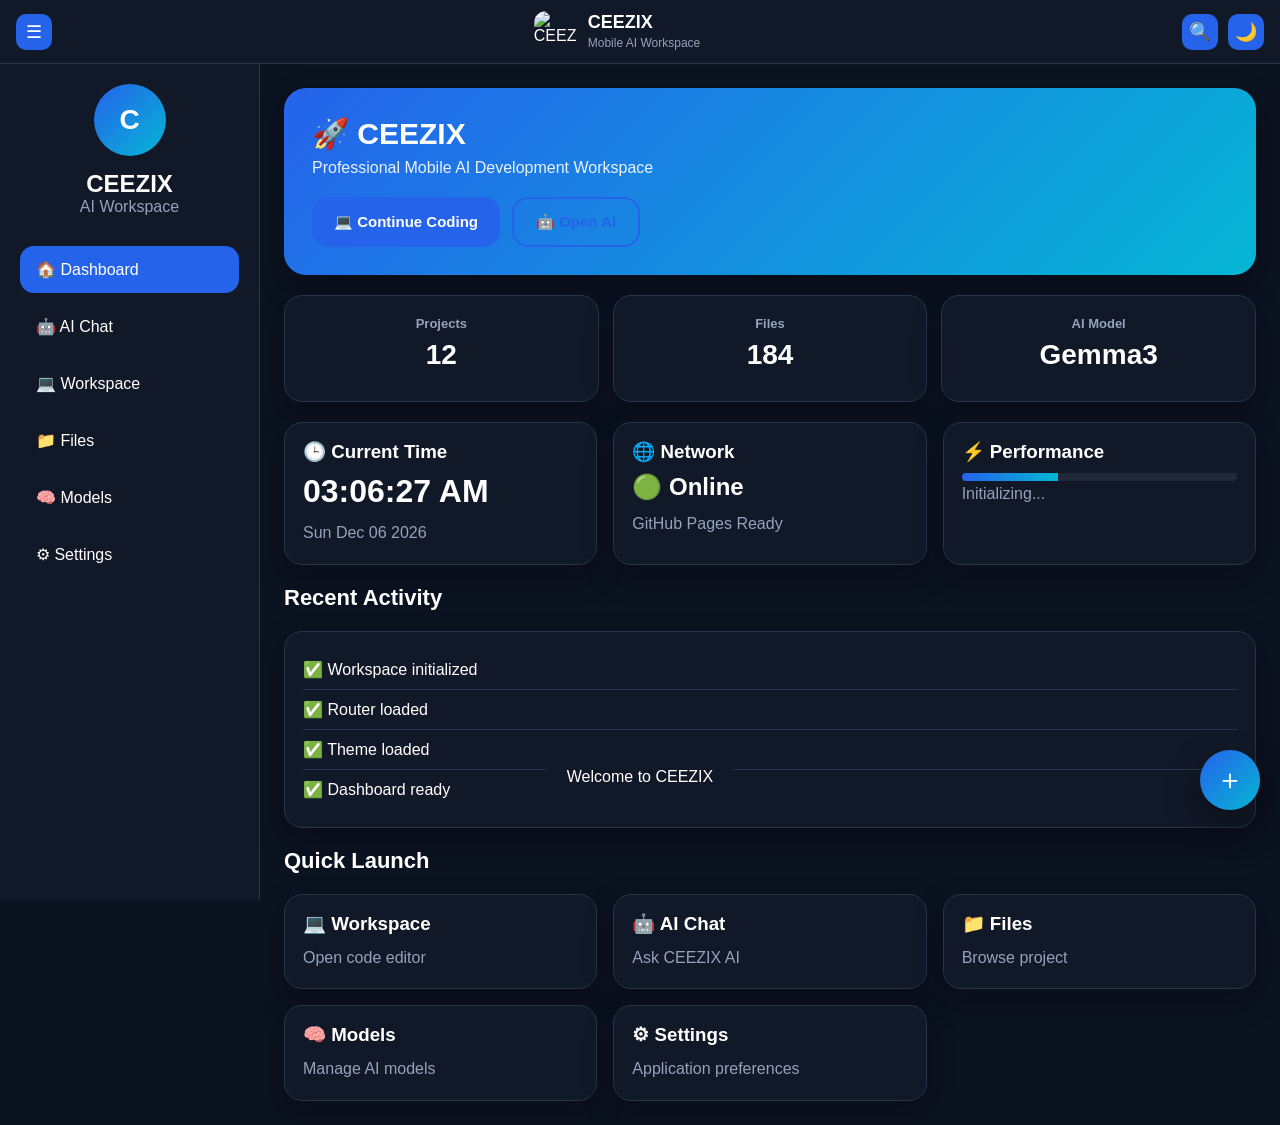
==== commit 90e290d9: "Add Chat Engine" ====
--- a/index.html
+++ b/index.html
@@ -25,6 +25,7 @@
 <link rel="stylesheet" href="css/mobile.css">
 <link rel="stylesheet" href="css/themes.css">
 <link rel="stylesheet" href="css/animations.css">
+<link rel="stylesheet" href="css/workspace.css">
 
 </head>
 
@@ -244,6 +245,9 @@
 <script src="js/search.js"></script>
 <script src="js/command.js"></script>
 <script src="js/app.js"></script>
+<script src="js/workspace.js"></script>
+<script src="js/dashboard.js"></script>
+<script src="js/chat.js"></script>
 
 </body>
 
--- a/css/components.css
+++ b/css/components.css
@@ -500,3 +500,44 @@
 }
 
 }
+
+.hero{
+
+animation:slideUp .35s ease;
+
+}
+
+.stat h2{
+
+transition:.3s;
+
+}
+
+.stat:hover h2{
+
+transform:scale(1.08);
+
+}
+
+#clock{
+
+font-size:32px;
+
+font-weight:700;
+
+}
+
+#activityList li{
+
+padding:10px 0;
+
+border-bottom:1px solid var(--border);
+
+}
+
+#activityList li:last-child{
+
+border:none;
+
+}
+
--- a/css/animations.css
+++ b/css/animations.css
@@ -513,3 +513,18 @@
 animation:fade .3s ease;
 
 }
+
+#content{
+
+animation:fade .25s;
+
+min-height:70vh;
+
+}
+
+.page{
+
+animation:slideUp .25s;
+
+}
+
--- a/css/workspace.css
+++ b/css/workspace.css
@@ -0,0 +1,928 @@
+/* ==========================================
+   CEEZIX Workspace Pro
+   Part A
+========================================== */
+
+.workspace{
+
+display:grid;
+
+grid-template-columns:280px 1fr;
+
+gap:18px;
+
+align-items:start;
+
+margin-top:20px;
+
+}
+
+.explorer{
+
+background:var(--surface);
+
+border:1px solid var(--border);
+
+border-radius:16px;
+
+overflow:hidden;
+
+min-height:600px;
+
+display:flex;
+
+flex-direction:column;
+
+}
+
+.explorer-header{
+
+display:flex;
+
+justify-content:space-between;
+
+align-items:center;
+
+padding:16px;
+
+border-bottom:1px solid var(--border);
+
+font-weight:600;
+
+}
+
+.explorer-header h3{
+
+margin:0;
+
+font-size:16px;
+
+}
+
+#projectTree{
+
+list-style:none;
+
+padding:12px;
+
+margin:0;
+
+overflow:auto;
+
+flex:1;
+
+}
+
+#projectTree ul{
+
+list-style:none;
+
+padding-left:18px;
+
+margin-top:6px;
+
+}
+
+.folder>span{
+
+display:flex;
+
+align-items:center;
+
+gap:8px;
+
+padding:10px 12px;
+
+border-radius:10px;
+
+cursor:pointer;
+
+user-select:none;
+
+transition:.2s;
+
+}
+
+.folder>span:hover{
+
+background:rgba(255,255,255,.06);
+
+}
+
+.folder:not(.open)>ul{
+
+display:none;
+
+}
+
+.file{
+
+display:flex;
+
+align-items:center;
+
+gap:8px;
+
+padding:10px 12px;
+
+border-radius:10px;
+
+cursor:pointer;
+
+transition:.2s;
+
+font-size:14px;
+
+}
+
+.file:hover{
+
+background:rgba(255,255,255,.06);
+
+}
+
+.file.active{
+
+background:var(--primary);
+
+color:#fff;
+
+}
+
+.editor{
+
+display:flex;
+
+flex-direction:column;
+
+background:var(--surface);
+
+border:1px solid var(--border);
+
+border-radius:16px;
+
+overflow:hidden;
+
+min-height:600px;
+
+}
+
+.editor-tabs{
+
+display:flex;
+
+align-items:center;
+
+gap:6px;
+
+padding:10px;
+
+background:var(--surface-light);
+
+border-bottom:1px solid var(--border);
+
+overflow-x:auto;
+
+}
+
+.editor-tabs::-webkit-scrollbar{
+
+height:4px;
+
+}
+
+.tab{
+
+background:transparent;
+
+border:none;
+
+padding:10px 16px;
+
+border-radius:10px;
+
+cursor:pointer;
+
+color:var(--text-secondary);
+
+white-space:nowrap;
+
+transition:.2s;
+
+}
+
+.tab:hover{
+
+background:rgba(255,255,255,.06);
+
+}
+
+.tab.active{
+
+background:var(--primary);
+
+color:#fff;
+
+}
+
+.editor-toolbar{
+
+display:flex;
+
+gap:10px;
+
+padding:12px;
+
+border-bottom:1px solid var(--border);
+
+flex-wrap:wrap;
+
+background:var(--surface);
+
+}
+
+#codeEditor{
+
+flex:1;
+
+width:100%;
+
+min-height:480px;
+
+padding:20px;
+
+border:none;
+
+outline:none;
+
+resize:none;
+
+background:#0d1117;
+
+color:#e6edf3;
+
+font-family:
+
+"JetBrains Mono",
+
+Consolas,
+
+monospace;
+
+font-size:14px;
+
+line-height:1.7;
+
+tab-size:4;
+
+caret-color:#58a6ff;
+
+}
+
+#codeEditor::selection{
+
+background:#264f78;
+
+color:#fff;
+
+}
+
+.icon-btn{
+
+width:36px;
+
+height:36px;
+
+border:none;
+
+border-radius:10px;
+
+background:var(--primary);
+
+color:#fff;
+
+cursor:pointer;
+
+font-size:18px;
+
+display:flex;
+
+align-items:center;
+
+justify-content:center;
+
+transition:.2s;
+
+}
+
+.icon-btn:hover{
+
+transform:scale(1.05);
+
+}
+
+.icon-btn:active{
+
+transform:scale(.95);
+
+}
+
+/* ==========================================
+   CEEZIX Workspace Pro
+   Part B
+========================================== */
+
+.terminal{
+
+margin-top:18px;
+
+background:#0b0f14;
+
+border:1px solid var(--border);
+
+border-radius:16px;
+
+overflow:hidden;
+
+}
+
+.terminal-header{
+
+display:flex;
+
+align-items:center;
+
+justify-content:space-between;
+
+padding:12px 16px;
+
+background:#161b22;
+
+border-bottom:1px solid #30363d;
+
+font-weight:600;
+
+font-size:14px;
+
+color:#e6edf3;
+
+}
+
+#terminalOutput{
+
+margin:0;
+
+padding:16px;
+
+min-height:180px;
+
+max-height:300px;
+
+overflow:auto;
+
+background:#0b0f14;
+
+color:#7ee787;
+
+font-family:
+
+"JetBrains Mono",
+
+Consolas,
+
+monospace;
+
+font-size:13px;
+
+line-height:1.6;
+
+white-space:pre-wrap;
+
+word-break:break-word;
+
+}
+
+.workspace-status{
+
+display:flex;
+
+align-items:center;
+
+justify-content:space-between;
+
+padding:10px 16px;
+
+background:var(--surface-light);
+
+border-top:1px solid var(--border);
+
+font-size:13px;
+
+color:var(--text-secondary);
+
+}
+
+.status-left,
+
+.status-right{
+
+display:flex;
+
+align-items:center;
+
+gap:16px;
+
+}
+
+.badge{
+
+display:inline-flex;
+
+align-items:center;
+
+padding:4px 10px;
+
+border-radius:999px;
+
+background:var(--primary);
+
+color:#fff;
+
+font-size:12px;
+
+font-weight:600;
+
+}
+
+.search-bar{
+
+display:flex;
+
+align-items:center;
+
+gap:10px;
+
+padding:12px;
+
+border-bottom:1px solid var(--border);
+
+background:var(--surface);
+
+}
+
+.search-bar input{
+
+flex:1;
+
+padding:10px 12px;
+
+border:1px solid var(--border);
+
+border-radius:10px;
+
+background:var(--background);
+
+color:var(--text);
+
+outline:none;
+
+}
+
+.search-bar input:focus{
+
+border-color:var(--primary);
+
+}
+
+.context-menu{
+
+position:absolute;
+
+display:none;
+
+min-width:180px;
+
+background:var(--surface);
+
+border:1px solid var(--border);
+
+border-radius:12px;
+
+overflow:hidden;
+
+box-shadow:0 12px 32px rgba(0,0,0,.25);
+
+z-index:1000;
+
+}
+
+.context-menu button{
+
+width:100%;
+
+padding:12px 16px;
+
+border:none;
+
+background:transparent;
+
+text-align:left;
+
+cursor:pointer;
+
+color:var(--text);
+
+transition:.2s;
+
+}
+
+.context-menu button:hover{
+
+background:var(--surface-light);
+
+}
+
+.file::before{
+
+display:inline-block;
+
+width:18px;
+
+text-align:center;
+
+margin-right:6px;
+
+}
+
+.file.html::before{
+
+content:"🌐";
+
+}
+
+.file.css::before{
+
+content:"🎨";
+
+}
+
+.file.js::before{
+
+content:"⚡";
+
+}
+
+.file.json::before{
+
+content:"🧩";
+
+}
+
+.file.md::before{
+
+content:"📘";
+
+}
+
+.file:hover{
+
+transform:translateX(4px);
+
+}
+
+.folder>span:hover{
+
+transform:translateX(2px);
+
+}
+
+#projectTree::-webkit-scrollbar,
+
+#terminalOutput::-webkit-scrollbar,
+
+.editor-tabs::-webkit-scrollbar{
+
+width:8px;
+
+height:8px;
+
+}
+
+#projectTree::-webkit-scrollbar-thumb,
+
+#terminalOutput::-webkit-scrollbar-thumb,
+
+.editor-tabs::-webkit-scrollbar-thumb{
+
+background:var(--border);
+
+border-radius:999px;
+
+}
+
+#projectTree::-webkit-scrollbar-track,
+
+#terminalOutput::-webkit-scrollbar-track{
+
+background:transparent;
+
+}
+
+
+/* ==========================================
+   CEEZIX Workspace Pro
+   Part C
+========================================== */
+
+/* ---------- Responsive ---------- */
+
+@media (max-width:1024px){
+
+.workspace{
+
+grid-template-columns:1fr;
+
+}
+
+.explorer{
+
+min-height:auto;
+
+max-height:320px;
+
+}
+
+.editor{
+
+min-height:500px;
+
+}
+
+}
+
+@media (max-width:768px){
+
+.workspace{
+
+gap:14px;
+
+}
+
+.explorer{
+
+border-radius:14px;
+
+}
+
+.editor{
+
+border-radius:14px;
+
+}
+
+.editor-toolbar{
+
+padding:10px;
+
+gap:8px;
+
+}
+
+.editor-toolbar .btn{
+
+flex:1;
+
+min-width:110px;
+
+}
+
+#codeEditor{
+
+min-height:380px;
+
+padding:16px;
+
+font-size:13px;
+
+}
+
+.terminal{
+
+border-radius:14px;
+
+}
+
+#terminalOutput{
+
+min-height:150px;
+
+font-size:12px;
+
+}
+
+}
+
+@media (max-width:480px){
+
+.workspace{
+
+margin-top:12px;
+
+}
+
+.explorer-header{
+
+padding:12px;
+
+}
+
+.folder>span,
+
+.file{
+
+padding:9px 10px;
+
+font-size:13px;
+
+}
+
+.editor-tabs{
+
+padding:8px;
+
+}
+
+.tab{
+
+padding:8px 12px;
+
+font-size:13px;
+
+}
+
+#codeEditor{
+
+padding:14px;
+
+font-size:12px;
+
+line-height:1.6;
+
+}
+
+.workspace-status{
+
+flex-direction:column;
+
+align-items:flex-start;
+
+gap:8px;
+
+}
+
+}
+
+/* ---------- Animations ---------- */
+
+.workspace{
+
+animation:fade .3s ease;
+
+}
+
+.explorer,
+
+.editor,
+
+.terminal{
+
+transition:
+
+transform .25s ease,
+
+box-shadow .25s ease,
+
+border-color .25s ease;
+
+}
+
+.explorer:hover,
+
+.editor:hover,
+
+.terminal:hover{
+
+box-shadow:
+
+0 10px 30px rgba(0,0,0,.18);
+
+}
+
+.file,
+
+.folder>span,
+
+.tab,
+
+.btn{
+
+transition:all .2s ease;
+
+}
+
+.file.active{
+
+box-shadow:
+
+0 0 0 1px rgba(255,255,255,.15) inset;
+
+}
+
+#codeEditor:focus{
+
+box-shadow:
+
+inset 0 0 0 2px var(--primary);
+
+}
+
+/* ---------- Theme Refinements ---------- */
+
+body[data-theme="light"] #codeEditor{
+
+background:#ffffff;
+
+color:#111827;
+
+}
+
+body[data-theme="light"] .terminal{
+
+background:#f8fafc;
+
+}
+
+body[data-theme="light"] #terminalOutput{
+
+background:#f8fafc;
+
+color:#166534;
+
+}
+
+body[data-theme="amoled"] #codeEditor{
+
+background:#000;
+
+}
+
+body[data-theme="amoled"] .terminal{
+
+background:#000;
+
+}
+
+body[data-theme="amoled"] #terminalOutput{
+
+background:#000;
+
+}
+
+/* ---------- Utility ---------- */
+
+.hidden{
+
+display:none!important;
+
+}
+
+.flex{
+
+display:flex;
+
+}
+
+.flex-1{
+
+flex:1;
+
+}
+
+.center{
+
+display:flex;
+
+align-items:center;
+
+justify-content:center;
+
+}
+
+.mt-1{margin-top:8px;}
+.mt-2{margin-top:16px;}
+.mt-3{margin-top:24px;}
+
+.mb-1{margin-bottom:8px;}
+.mb-2{margin-bottom:16px;}
+.mb-3{margin-bottom:24px;}
+
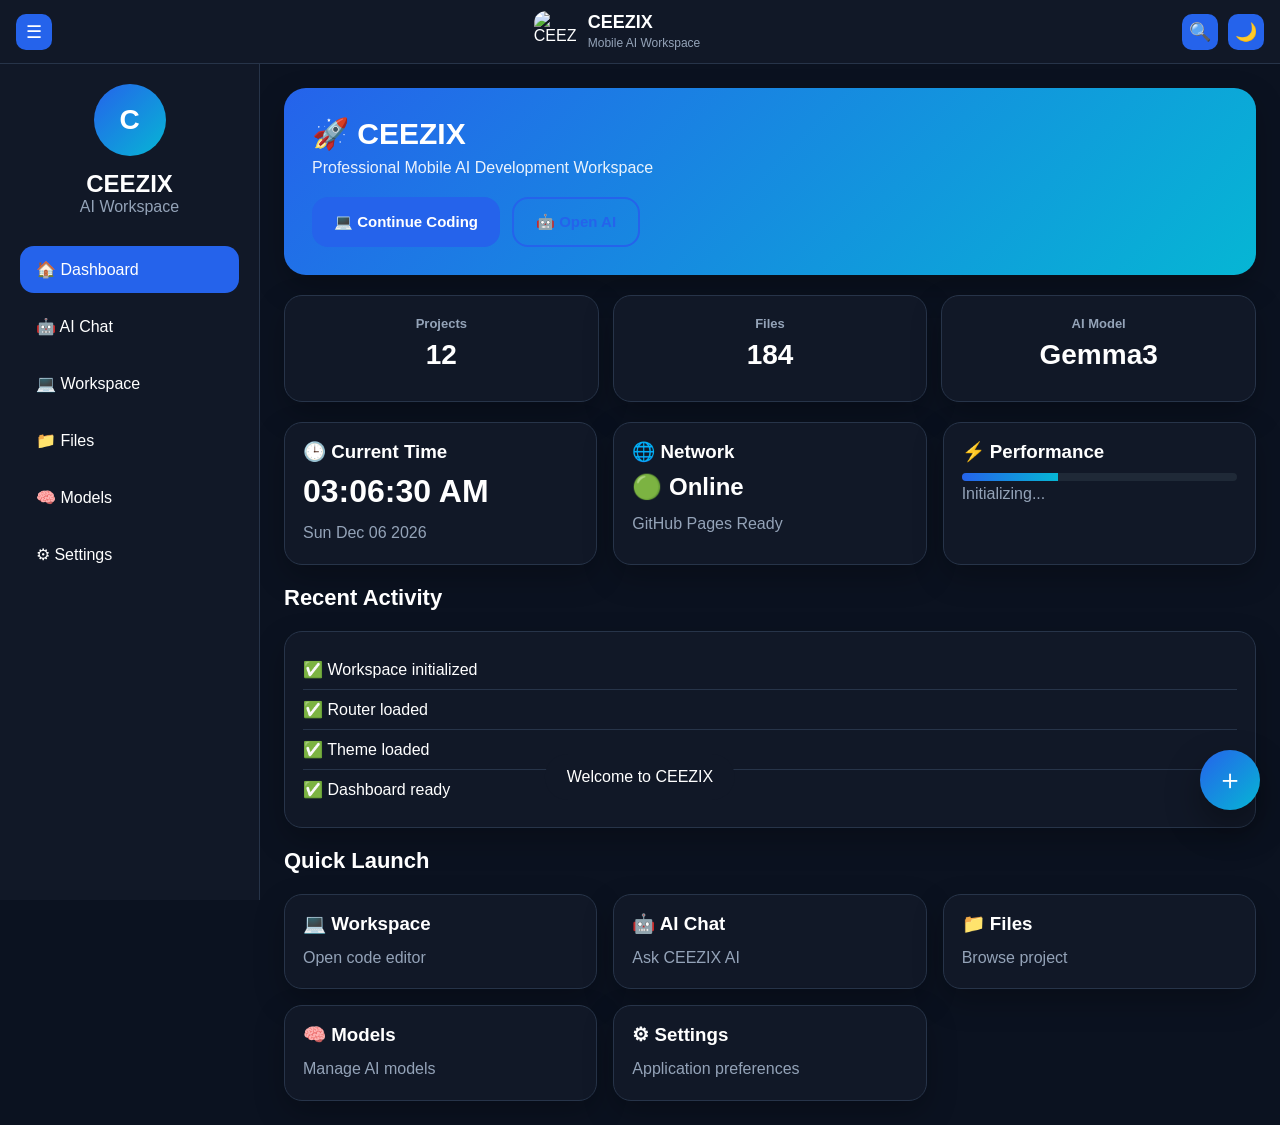
==== commit 8918ceb6: "Add virtual file system" ====
--- a/index.html
+++ b/index.html
@@ -240,14 +240,13 @@
 <script src="js/storage.js"></script>
 <script src="js/theme.js"></script>
 <script src="js/api.js"></script>
+<script src="js/files.js"></script>
+<script src="js/workspace.js"></script>
+<script src="js/chat.js"></script>
+<script src="js/dashboard.js"></script>
 <script src="js/router.js"></script>
 <script src="js/ui.js"></script>
-<script src="js/search.js"></script>
-<script src="js/command.js"></script>
 <script src="js/app.js"></script>
-<script src="js/workspace.js"></script>
-<script src="js/dashboard.js"></script>
-<script src="js/chat.js"></script>
 
 </body>
 
